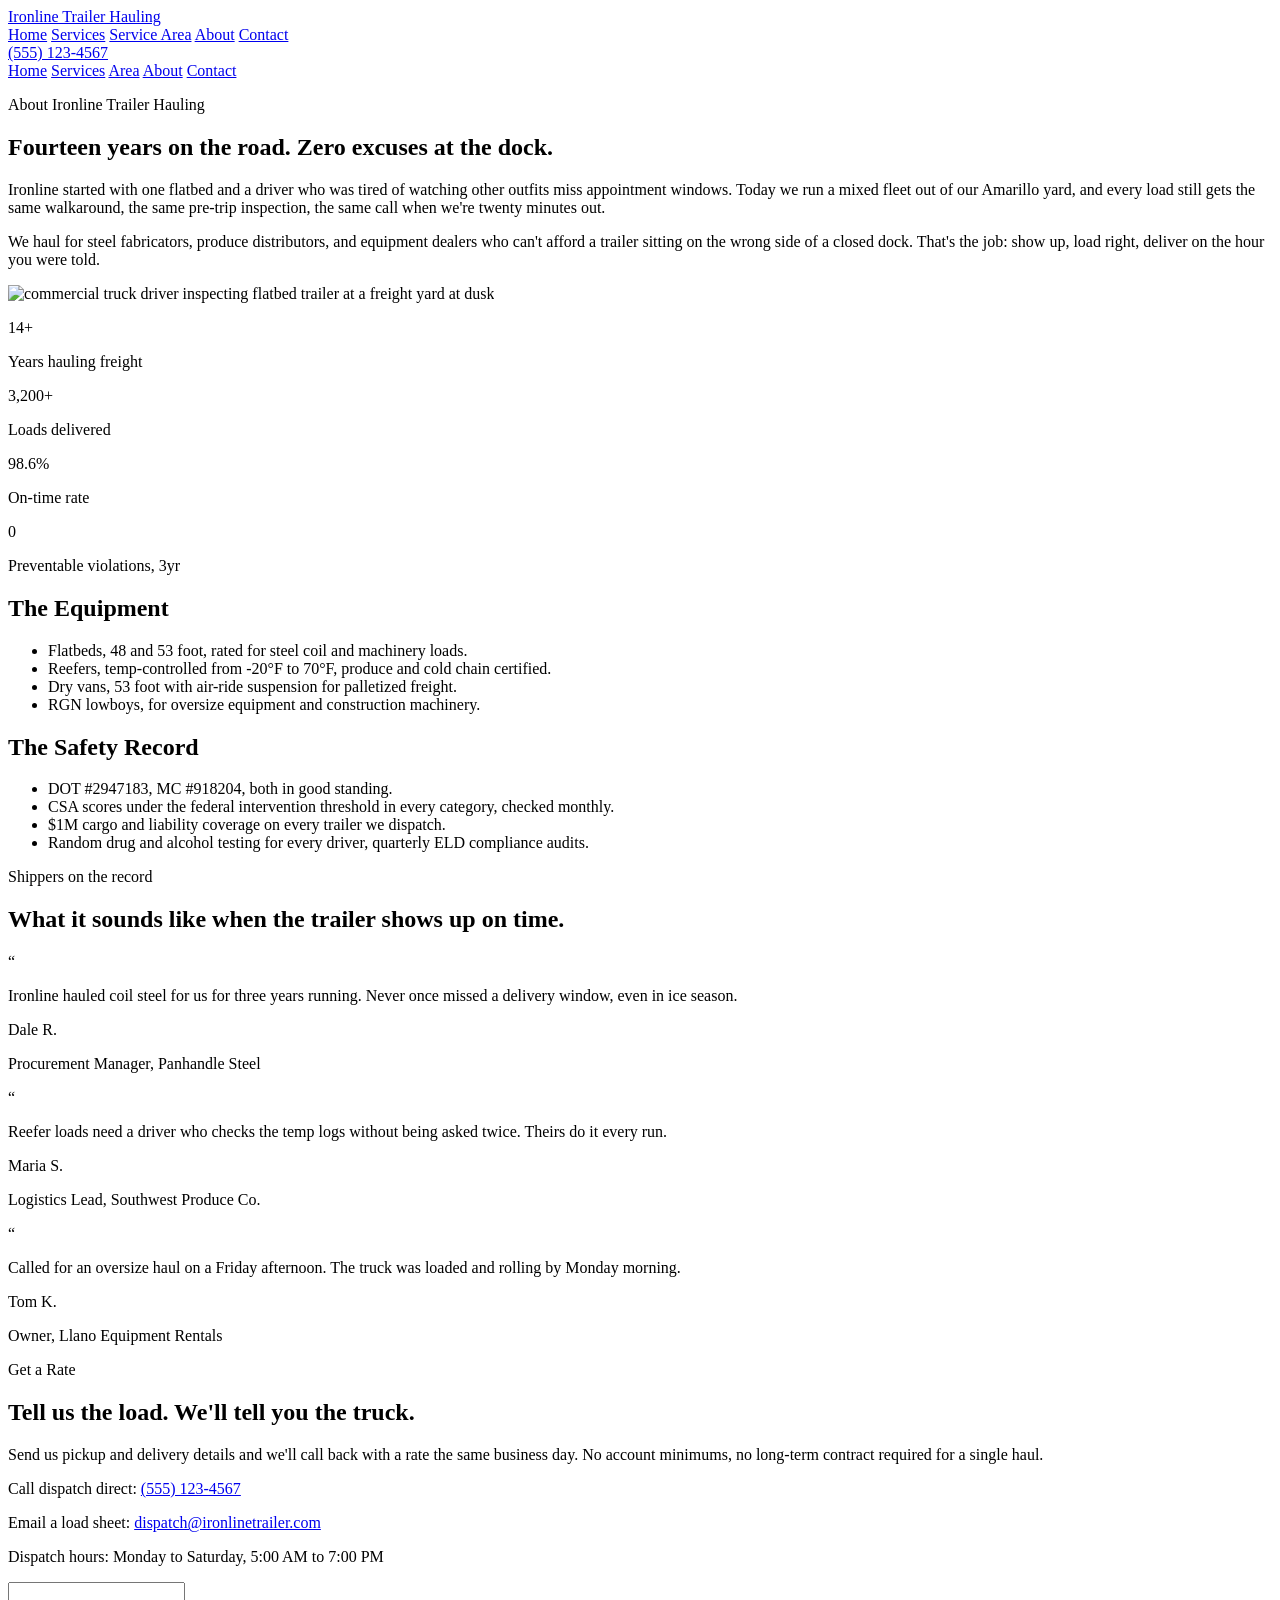
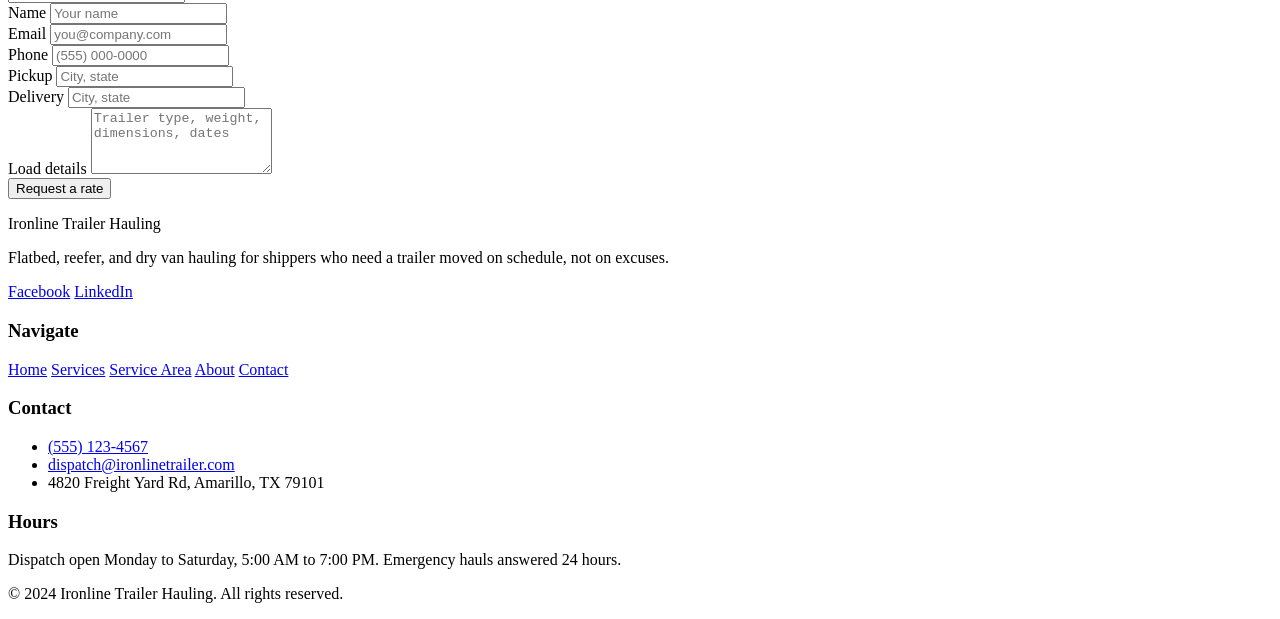
==== about.html @ 0ad9e15c "Initial site generated by Tibly" ====
<!DOCTYPE html>
<html lang="en">
<head>
<meta charset="utf-8">
<meta name="viewport" content="width=device-width, initial-scale=1">
<title>About Ironline Trailer Hauling | Fleet Experience & Safety Record</title>
<meta name="description" content="Fourteen years hauling flatbed, reefer, dry van, and RGN loads out of Amarillo, TX. See our equipment, our safety record, and what shippers say about us.">
<link rel="canonical" href="https://ironline-hauling-2fc3.sites.tibly.ai/about">
<meta property="og:type" content="website">
<meta property="og:url" content="https://ironline-hauling-2fc3.sites.tibly.ai/about">
<meta property="og:site_name" content="Ironline Trailer Hauling">
<meta property="og:title" content="About Ironline Trailer Hauling | Fleet Experience & Safety Record">
<meta property="og:description" content="Fourteen years hauling flatbed, reefer, dry van, and RGN loads out of Amarillo, TX. See our equipment, our safety record, and what shippers say about us.">
<meta name="twitter:card" content="summary_large_image">
<link rel="icon" href="/favicon.svg" type="image/svg+xml">
<link rel="preconnect" href="https://fonts.googleapis.com">
<link rel="preconnect" href="https://fonts.gstatic.com" crossorigin>
<link href="https://fonts.googleapis.com/css2?family=Rajdhani:wght@500;600;700&family=Inter:wght@400;500;600&display=swap" rel="stylesheet">
<link rel="stylesheet" href="/styles.css">
</head>
<body>
<!-- block:header -->
<header class="sticky top-0 z-50 border-b border-accent-800 bg-surface/95 backdrop-blur">
  <div class="mx-auto flex max-w-7xl items-center justify-between gap-4 px-6 py-4">
    <a href="/" class="font-display text-2xl font-bold uppercase tracking-wide text-ink">
      <span data-tibly-field="business-name">Ironline Trailer Hauling</span>
    </a>

    <nav class="hidden items-center gap-8 font-body text-sm font-medium uppercase tracking-wide text-ink/80 md:flex">
      <a href="/" class="transition hover:text-brand-400">Home</a>
      <a href="/services" class="transition hover:text-brand-400">Services</a>
      <a href="/coverage" class="transition hover:text-brand-400">Service Area</a>
      <a href="/about" class="transition hover:text-brand-400">About</a>
      <a href="/contact" class="transition hover:text-brand-400">Contact</a>
    </nav>

    <a href="tel:+15551234567" data-tibly-field="phone" class="hidden rounded-md bg-brand-500 px-5 py-2.5 font-display text-base font-semibold uppercase tracking-wide text-surface transition hover:bg-brand-400 sm:inline-block">
      (555) 123-4567
    </a>
  </div>

  <nav class="flex items-center justify-between gap-4 overflow-x-auto border-t border-accent-800 px-6 py-2 font-body text-xs font-medium uppercase tracking-wide text-ink/70 md:hidden">
    <a href="/" class="transition hover:text-brand-400">Home</a>
    <a href="/services" class="transition hover:text-brand-400">Services</a>
    <a href="/coverage" class="transition hover:text-brand-400">Area</a>
    <a href="/about" class="transition hover:text-brand-400">About</a>
    <a href="/contact" class="transition hover:text-brand-400">Contact</a>
  </nav>
</header>
<!-- /block:header -->
<!-- block:trust-bar -->
<section class="bg-surface" data-block="trust-bar">
  <div class="mx-auto max-w-7xl px-6 py-24 md:py-32">
    <p class="font-display text-sm font-semibold uppercase tracking-[0.3em] text-brand-400">About <span data-tibly-field="business-name">Ironline Trailer Hauling</span></p>
    <h1 class="mt-4 max-w-4xl font-display text-5xl font-bold leading-[1.05] tracking-tight text-ink sm:text-6xl md:text-7xl">Fourteen years on the road. Zero excuses at the dock.</h1>

    <div class="mt-16 grid gap-12 md:grid-cols-2 md:items-center md:gap-16">
      <div class="max-w-prose font-body text-lg leading-relaxed text-ink/80">
        <p>Ironline started with one flatbed and a driver who was tired of watching other outfits miss appointment windows. Today we run a mixed fleet out of our Amarillo yard, and every load still gets the same walkaround, the same pre-trip inspection, the same call when we're twenty minutes out.</p>
        <p class="mt-6">We haul for steel fabricators, produce distributors, and equipment dealers who can't afford a trailer sitting on the wrong side of a closed dock. That's the job: show up, load right, deliver on the hour you were told.</p>
      </div>
      <div class="relative">
        <img loading="lazy" src="https://images.pexels.com/photos/17133452/pexels-photo-17133452.png?auto=compress&cs=tinysrgb&h=650&w=940" alt="commercial truck driver inspecting flatbed trailer at a freight yard at dusk" class="aspect-[4/5] w-full rounded-lg border border-accent-800 object-cover" />
        <div class="absolute -bottom-4 -left-4 hidden h-24 w-24 rounded-md border border-brand-500/40 sm:block"></div>
      </div>
    </div>

    <div class="mt-20 grid grid-cols-2 gap-8 border-t border-accent-800 pt-12 md:grid-cols-4">
      <div>
        <p class="font-display text-4xl font-bold text-brand-400 sm:text-5xl">14+</p>
        <p class="mt-2 font-body text-xs uppercase tracking-widest text-ink/50">Years hauling freight</p>
      </div>
      <div>
        <p class="font-display text-4xl font-bold text-brand-400 sm:text-5xl">3,200+</p>
        <p class="mt-2 font-body text-xs uppercase tracking-widest text-ink/50">Loads delivered</p>
      </div>
      <div>
        <p class="font-display text-4xl font-bold text-brand-400 sm:text-5xl">98.6%</p>
        <p class="mt-2 font-body text-xs uppercase tracking-widest text-ink/50">On-time rate</p>
      </div>
      <div>
        <p class="font-display text-4xl font-bold text-brand-400 sm:text-5xl">0</p>
        <p class="mt-2 font-body text-xs uppercase tracking-widest text-ink/50">Preventable violations, 3yr</p>
      </div>
    </div>

    <div class="mt-20 grid gap-8 md:grid-cols-2">
      <div class="card">
        <h2 class="font-display text-2xl font-semibold uppercase tracking-wide text-ink">The Equipment</h2>
        <ul class="mt-4 space-y-3 font-body text-sm text-ink/70">
          <li><span class="font-semibold text-brand-400">Flatbeds</span>, 48 and 53 foot, rated for steel coil and machinery loads.</li>
          <li><span class="font-semibold text-brand-400">Reefers</span>, temp-controlled from -20°F to 70°F, produce and cold chain certified.</li>
          <li><span class="font-semibold text-brand-400">Dry vans</span>, 53 foot with air-ride suspension for palletized freight.</li>
          <li><span class="font-semibold text-brand-400">RGN lowboys</span>, for oversize equipment and construction machinery.</li>
        </ul>
      </div>
      <div class="card">
        <h2 class="font-display text-2xl font-semibold uppercase tracking-wide text-ink">The Safety Record</h2>
        <ul class="mt-4 space-y-3 font-body text-sm text-ink/70">
          <li>DOT #2947183, MC #918204, both in good standing.</li>
          <li>CSA scores under the federal intervention threshold in every category, checked monthly.</li>
          <li>$1M cargo and liability coverage on every trailer we dispatch.</li>
          <li>Random drug and alcohol testing for every driver, quarterly ELD compliance audits.</li>
        </ul>
      </div>
    </div>
  </div>
</section>
<!-- /block:trust-bar -->
<!-- block:review-strip -->
<section class="bg-accent-900" data-block="review-strip">
  <div class="mx-auto max-w-7xl px-6 py-20 md:py-28">
    <div class="max-w-2xl">
      <p class="font-display text-sm font-semibold uppercase tracking-[0.3em] text-brand-400">Shippers on the record</p>
      <h2 class="mt-4 font-display text-4xl font-bold leading-tight text-ink sm:text-5xl">What it sounds like when the trailer shows up on time.</h2>
    </div>

    <div class="mt-14 grid gap-6 md:grid-cols-3">
      <div class="rounded-lg border border-accent-700 bg-surface p-8">
        <p class="font-display text-5xl leading-none text-brand-500/40">&ldquo;</p>
        <p class="-mt-4 font-body text-base leading-relaxed text-ink/80">Ironline hauled coil steel for us for three years running. Never once missed a delivery window, even in ice season.</p>
        <p class="mt-6 font-display text-sm font-semibold uppercase tracking-wide text-ink">Dale R.</p>
        <p class="font-body text-xs text-ink/50">Procurement Manager, Panhandle Steel</p>
      </div>
      <div class="rounded-lg border border-accent-700 bg-surface p-8">
        <p class="font-display text-5xl leading-none text-brand-500/40">&ldquo;</p>
        <p class="-mt-4 font-body text-base leading-relaxed text-ink/80">Reefer loads need a driver who checks the temp logs without being asked twice. Theirs do it every run.</p>
        <p class="mt-6 font-display text-sm font-semibold uppercase tracking-wide text-ink">Maria S.</p>
        <p class="font-body text-xs text-ink/50">Logistics Lead, Southwest Produce Co.</p>
      </div>
      <div class="rounded-lg border border-accent-700 bg-surface p-8">
        <p class="font-display text-5xl leading-none text-brand-500/40">&ldquo;</p>
        <p class="-mt-4 font-body text-base leading-relaxed text-ink/80">Called for an oversize haul on a Friday afternoon. The truck was loaded and rolling by Monday morning.</p>
        <p class="mt-6 font-display text-sm font-semibold uppercase tracking-wide text-ink">Tom K.</p>
        <p class="font-body text-xs text-ink/50">Owner, Llano Equipment Rentals</p>
      </div>
    </div>
  </div>
</section>
<!-- /block:review-strip -->
<!-- block:quote-cta -->
<section class="bg-surface" data-block="quote-cta">
  <div class="mx-auto max-w-7xl px-6 py-24 md:py-32">
    <div class="grid gap-16 md:grid-cols-2 md:gap-20">
      <div>
        <p class="font-display text-sm font-semibold uppercase tracking-[0.3em] text-brand-400">Get a Rate</p>
        <h2 class="mt-4 font-display text-4xl font-bold leading-tight text-ink sm:text-5xl">Tell us the load. We'll tell you the truck.</h2>
        <p class="mt-6 max-w-prose font-body text-lg text-ink/70">Send us pickup and delivery details and we'll call back with a rate the same business day. No account minimums, no long-term contract required for a single haul.</p>
        <div class="mt-10 space-y-3 font-body text-sm text-ink/70">
          <p>Call dispatch direct: <a href="tel:+15551234567" data-tibly-field="phone" class="text-accent-300 underline decoration-accent-600 underline-offset-4 transition hover:text-brand-400">(555) 123-4567</a></p>
          <p>Email a load sheet: <a href="mailto:dispatch@ironlinetrailer.com" data-tibly-field="email" class="text-accent-300 underline decoration-accent-600 underline-offset-4 transition hover:text-brand-400">dispatch@ironlinetrailer.com</a></p>
          <p>Dispatch hours: <span data-tibly-field="hours">Monday to Saturday, 5:00 AM to 7:00 PM</span></p>
        </div>
      </div>

      <form method="POST" action="https://api.tibly.ai/api/public/site-forms" class="card">
        <input type="hidden" name="_page" value="/about">
        <input type="text" name="_gotcha" class="hidden" tabindex="-1" autocomplete="off" aria-hidden="true">

        <div class="grid gap-5 sm:grid-cols-2">
          <div class="sm:col-span-2">
            <label for="name" class="font-display text-xs font-semibold uppercase tracking-widest text-ink/60">Name</label>
            <input id="name" name="name" type="text" required class="mt-2 w-full rounded-md border border-accent-700 bg-surface px-4 py-3 font-body text-ink placeholder-ink/30 transition focus:border-brand-400 focus:outline-none focus:ring-2 focus:ring-brand-300/40" placeholder="Your name">
          </div>
          <div>
            <label for="email" class="font-display text-xs font-semibold uppercase tracking-widest text-ink/60">Email</label>
            <input id="email" name="email" type="email" required class="mt-2 w-full rounded-md border border-accent-700 bg-surface px-4 py-3 font-body text-ink placeholder-ink/30 transition focus:border-brand-400 focus:outline-none focus:ring-2 focus:ring-brand-300/40" placeholder="you@company.com">
          </div>
          <div>
            <label for="phone" class="font-display text-xs font-semibold uppercase tracking-widest text-ink/60">Phone</label>
            <input id="phone" name="phone" type="tel" class="mt-2 w-full rounded-md border border-accent-700 bg-surface px-4 py-3 font-body text-ink placeholder-ink/30 transition focus:border-brand-400 focus:outline-none focus:ring-2 focus:ring-brand-300/40" placeholder="(555) 000-0000">
          </div>
          <div>
            <label for="pickup" class="font-display text-xs font-semibold uppercase tracking-widest text-ink/60">Pickup</label>
            <input id="pickup" name="pickup" type="text" class="mt-2 w-full rounded-md border border-accent-700 bg-surface px-4 py-3 font-body text-ink placeholder-ink/30 transition focus:border-brand-400 focus:outline-none focus:ring-2 focus:ring-brand-300/40" placeholder="City, state">
          </div>
          <div>
            <label for="delivery" class="font-display text-xs font-semibold uppercase tracking-widest text-ink/60">Delivery</label>
            <input id="delivery" name="delivery" type="text" class="mt-2 w-full rounded-md border border-accent-700 bg-surface px-4 py-3 font-body text-ink placeholder-ink/30 transition focus:border-brand-400 focus:outline-none focus:ring-2 focus:ring-brand-300/40" placeholder="City, state">
          </div>
          <div class="sm:col-span-2">
            <label for="message" class="font-display text-xs font-semibold uppercase tracking-widest text-ink/60">Load details</label>
            <textarea id="message" name="message" rows="4" class="mt-2 w-full rounded-md border border-accent-700 bg-surface px-4 py-3 font-body text-ink placeholder-ink/30 transition focus:border-brand-400 focus:outline-none focus:ring-2 focus:ring-brand-300/40" placeholder="Trailer type, weight, dimensions, dates"></textarea>
          </div>
        </div>

        <button type="submit" class="btn mt-8 w-full">Request a rate</button>
      </form>
    </div>
  </div>
</section>
<!-- /block:quote-cta -->
<!-- block:footer -->
<footer class="border-t border-accent-800 bg-surface">
  <div class="mx-auto grid max-w-7xl gap-12 px-6 py-16 md:grid-cols-4">
    <div class="md:col-span-1">
      <p class="font-display text-2xl font-bold uppercase tracking-wide text-ink">
        <span data-tibly-field="business-name">Ironline Trailer Hauling</span>
      </p>
      <p class="mt-3 max-w-xs font-body text-sm text-ink/60">
        Flatbed, reefer, and dry van hauling for shippers who need a trailer moved on schedule, not on excuses.
      </p>
      <div data-tibly-field="links" class="mt-5 flex gap-4">
        <a href="https://facebook.com" class="text-sm font-medium text-accent-300 underline decoration-accent-600 underline-offset-4 transition hover:text-brand-400">Facebook</a>
        <a href="https://linkedin.com" class="text-sm font-medium text-accent-300 underline decoration-accent-600 underline-offset-4 transition hover:text-brand-400">LinkedIn</a>
      </div>
    </div>

    <div>
      <h3 class="font-display text-sm font-semibold uppercase tracking-widest text-brand-400">Navigate</h3>
      <nav class="mt-4 flex flex-col gap-2 font-body text-sm text-ink/70">
        <a href="/" class="transition hover:text-ink">Home</a>
        <a href="/services" class="transition hover:text-ink">Services</a>
        <a href="/coverage" class="transition hover:text-ink">Service Area</a>
        <a href="/about" class="transition hover:text-ink">About</a>
        <a href="/contact" class="transition hover:text-ink">Contact</a>
      </nav>
    </div>

    <div>
      <h3 class="font-display text-sm font-semibold uppercase tracking-widest text-brand-400">Contact</h3>
      <ul class="mt-4 flex flex-col gap-2 font-body text-sm text-ink/70">
        <li>
          <a href="tel:+15551234567" data-tibly-field="phone" class="transition hover:text-ink">(555) 123-4567</a>
        </li>
        <li>
          <a href="mailto:dispatch@ironlinetrailer.com" data-tibly-field="email" class="transition hover:text-ink">dispatch@ironlinetrailer.com</a>
        </li>
        <li>
          <span data-tibly-field="address">4820 Freight Yard Rd, Amarillo, TX 79101</span>
        </li>
      </ul>
    </div>

    <div>
      <h3 class="font-display text-sm font-semibold uppercase tracking-widest text-brand-400">Hours</h3>
      <p class="mt-4 font-body text-sm text-ink/70" data-tibly-field="hours">
        Dispatch open Monday to Saturday, 5:00 AM to 7:00 PM. Emergency hauls answered 24 hours.
      </p>
    </div>
  </div>

  <div class="border-t border-accent-800 px-6 py-6">
    <p class="mx-auto max-w-7xl font-body text-xs text-ink/40">
      &copy; 2024 <span data-tibly-field="business-name">Ironline Trailer Hauling</span>. All rights reserved.
    </p>
  </div>
</footer>
<!-- /block:footer -->
  <script async src="https://api.tibly.ai/widget/v1.js"></script>
</body>
</html>
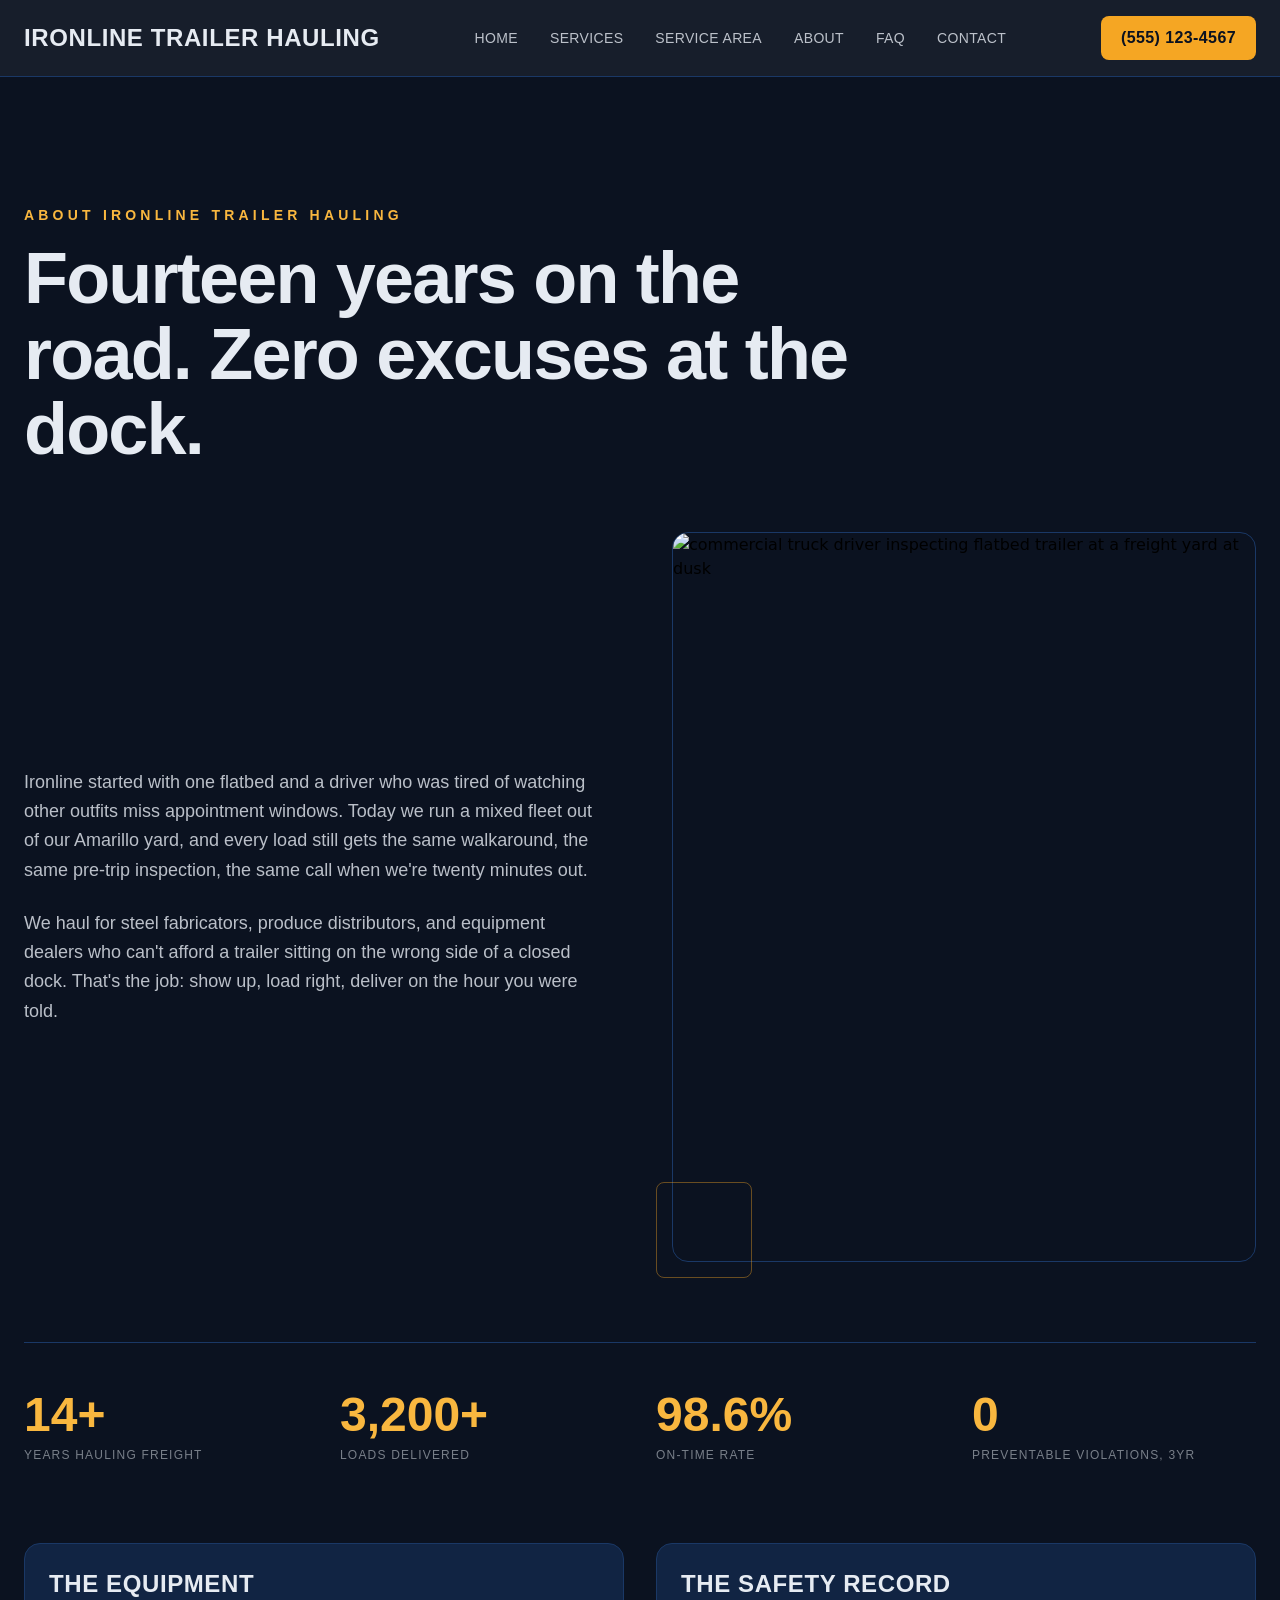
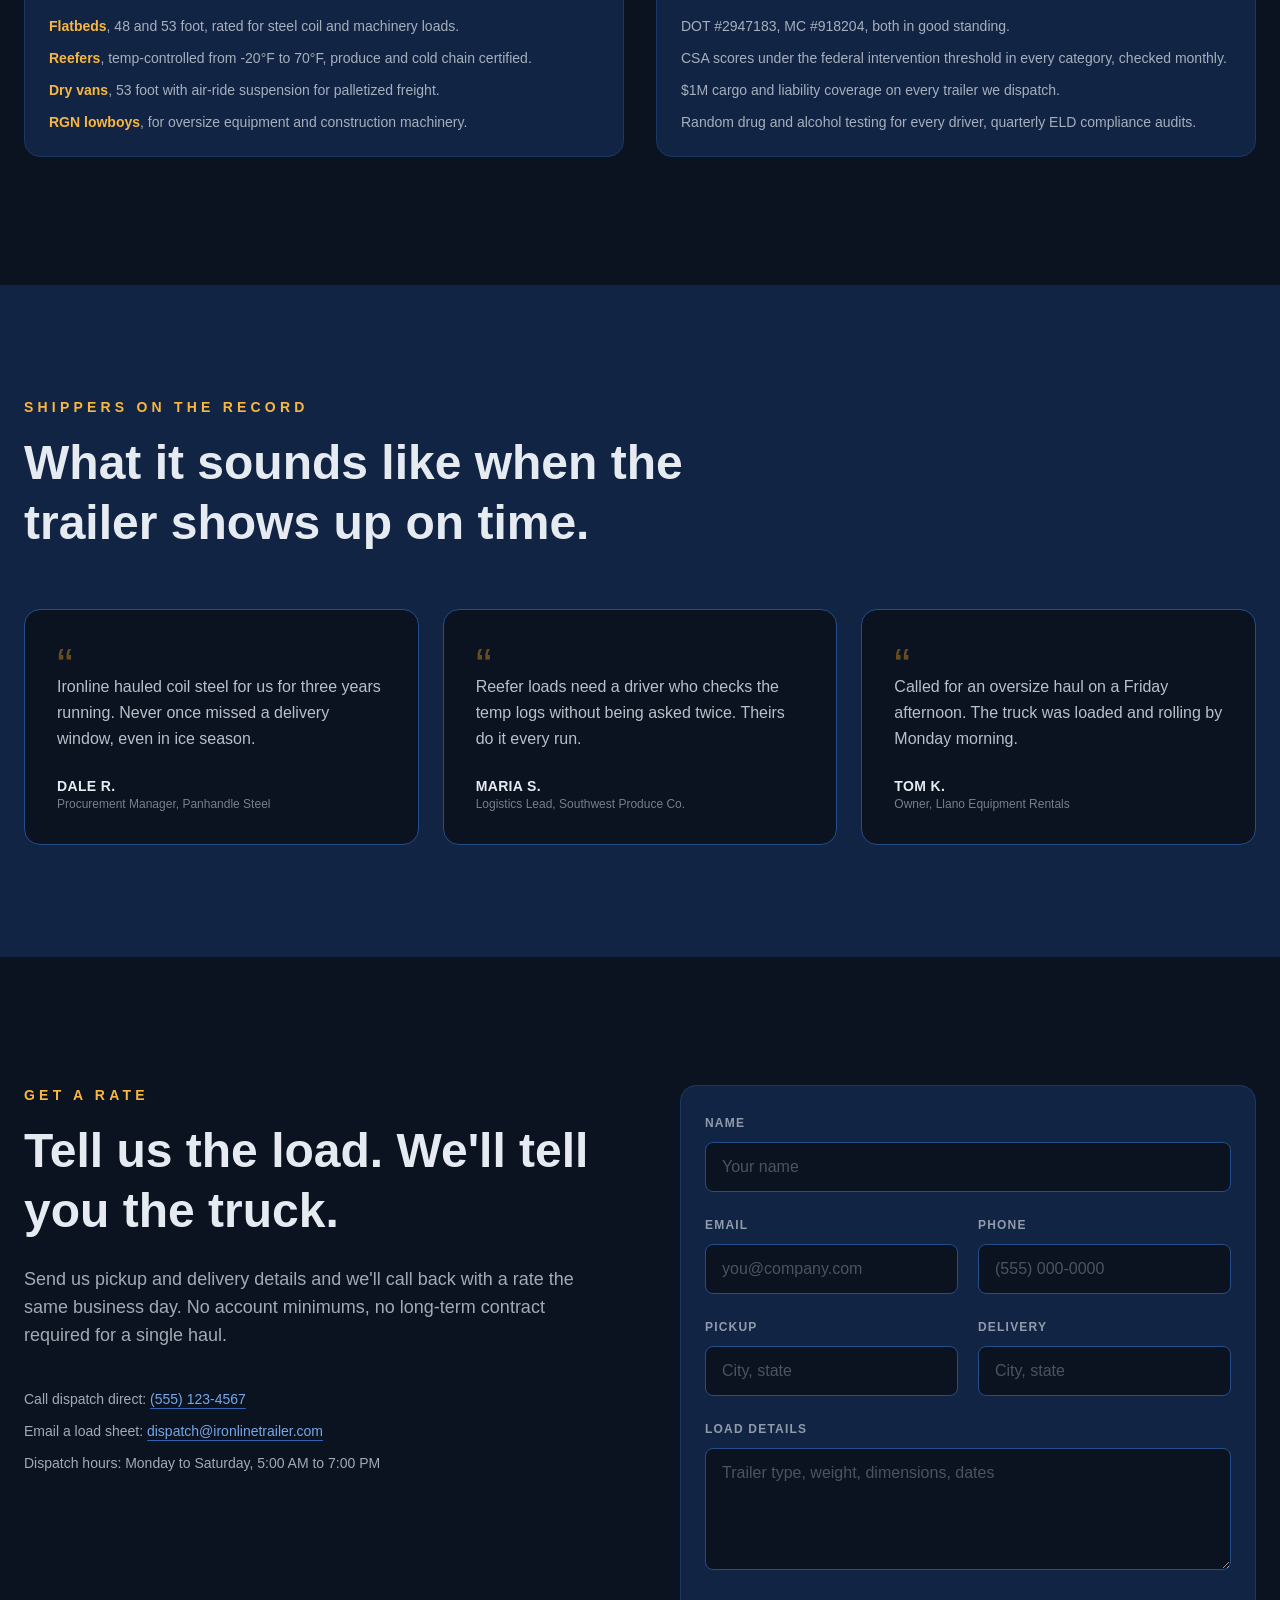
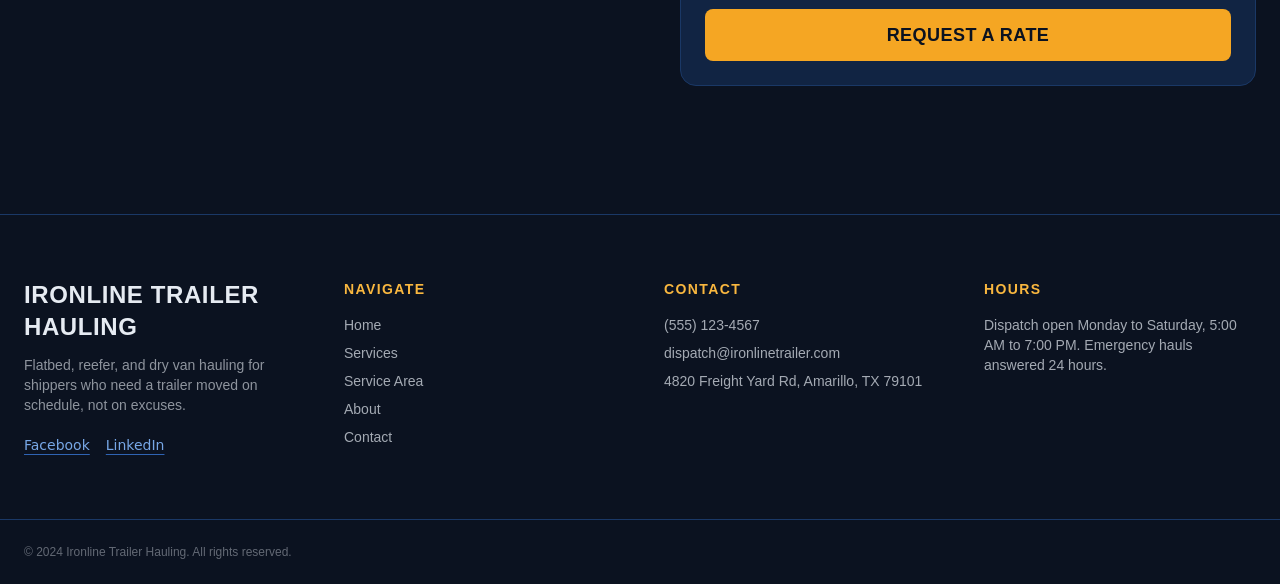
==== commit fbdf7317: "Add /faq to the site navigation" ====
--- a/about.html
+++ b/about.html
@@ -31,6 +31,7 @@
       <a href="/services" class="transition hover:text-brand-400">Services</a>
       <a href="/coverage" class="transition hover:text-brand-400">Service Area</a>
       <a href="/about" class="transition hover:text-brand-400">About</a>
+      <a href="/faq" class="transition hover:text-brand-400">FAQ</a>
       <a href="/contact" class="transition hover:text-brand-400">Contact</a>
     </nav>
 
--- a/styles.css
+++ b/styles.css
@@ -0,0 +1,2 @@
+/*! tailwindcss v4.3.2 | MIT License | https://tailwindcss.com */
+@layer properties{@supports (((-webkit-hyphens:none)) and (not (margin-trim:inline))) or ((-moz-orient:inline) and (not (color:rgb(from red r g b)))){*,:before,:after,::backdrop{--tw-space-y-reverse:0;--tw-divide-y-reverse:0;--tw-border-style:solid;--tw-gradient-position:initial;--tw-gradient-from:#0000;--tw-gradient-via:#0000;--tw-gradient-to:#0000;--tw-gradient-stops:initial;--tw-gradient-via-stops:initial;--tw-gradient-from-position:0%;--tw-gradient-via-position:50%;--tw-gradient-to-position:100%;--tw-leading:initial;--tw-font-weight:initial;--tw-tracking:initial;--tw-backdrop-blur:initial;--tw-backdrop-brightness:initial;--tw-backdrop-contrast:initial;--tw-backdrop-grayscale:initial;--tw-backdrop-hue-rotate:initial;--tw-backdrop-invert:initial;--tw-backdrop-opacity:initial;--tw-backdrop-saturate:initial;--tw-backdrop-sepia:initial;--tw-shadow:0 0 #0000;--tw-shadow-color:initial;--tw-shadow-alpha:100%;--tw-inset-shadow:0 0 #0000;--tw-inset-shadow-color:initial;--tw-inset-shadow-alpha:100%;--tw-ring-color:initial;--tw-ring-shadow:0 0 #0000;--tw-inset-ring-color:initial;--tw-inset-ring-shadow:0 0 #0000;--tw-ring-inset:initial;--tw-ring-offset-width:0px;--tw-ring-offset-color:#fff;--tw-ring-offset-shadow:0 0 #0000;--tw-divide-x-reverse:0}}}@layer theme{:root,:host{--font-sans:ui-sans-serif, system-ui, sans-serif, "Apple Color Emoji", "Segoe UI Emoji", "Segoe UI Symbol", "Noto Color Emoji";--font-mono:ui-monospace, SFMono-Regular, Menlo, Monaco, Consolas, "Liberation Mono", "Courier New", monospace;--spacing:.25rem;--container-xs:20rem;--container-md:28rem;--container-2xl:42rem;--container-3xl:48rem;--container-4xl:56rem;--container-7xl:80rem;--text-xs:.75rem;--text-xs--line-height:calc(1 / .75);--text-sm:.875rem;--text-sm--line-height:calc(1.25 / .875);--text-base:1rem;--text-base--line-height:calc(1.5 / 1);--text-lg:1.125rem;--text-lg--line-height:calc(1.75 / 1.125);--text-2xl:1.5rem;--text-2xl--line-height:calc(2 / 1.5);--text-3xl:1.875rem;--text-3xl--line-height:calc(2.25 / 1.875);--text-4xl:2.25rem;--text-4xl--line-height:calc(2.5 / 2.25);--text-5xl:3rem;--text-5xl--line-height:1;--text-6xl:3.75rem;--text-6xl--line-height:1;--text-7xl:4.5rem;--text-7xl--line-height:1;--text-8xl:6rem;--text-8xl--line-height:1;--font-weight-medium:500;--font-weight-semibold:600;--font-weight-bold:700;--tracking-tight:-.025em;--tracking-wide:.025em;--tracking-widest:.1em;--leading-tight:1.25;--leading-relaxed:1.625;--radius-md:.5rem;--radius-lg:1rem;--default-transition-duration:.15s;--default-transition-timing-function:cubic-bezier(.4, 0, .2, 1);--default-font-family:var(--font-sans);--default-mono-font-family:var(--font-mono);--color-brand-300:#ffc766;--color-brand-400:#f9b73f;--color-brand-500:#f5a623;--color-brand-600:#d98c12;--color-accent-300:#77a7e6;--color-accent-400:#588fdd;--color-accent-500:#3d7bd9;--color-accent-600:#2f63b3;--color-accent-700:#244d8c;--color-accent-800:#1a3866;--color-accent-900:#112443;--color-surface:#0b1220;--color-ink:#e6ebf2;--font-display:"Rajdhani", sans-serif;--font-body:"Inter", sans-serif}}@layer base{*,:after,:before,::backdrop{box-sizing:border-box;border:0 solid;margin:0;padding:0}::file-selector-button{box-sizing:border-box;border:0 solid;margin:0;padding:0}html,:host{-webkit-text-size-adjust:100%;tab-size:4;line-height:1.5;font-family:var(--default-font-family,ui-sans-serif, system-ui, sans-serif, "Apple Color Emoji", "Segoe UI Emoji", "Segoe UI Symbol", "Noto Color Emoji");font-feature-settings:var(--default-font-feature-settings,normal);font-variation-settings:var(--default-font-variation-settings,normal);-webkit-tap-highlight-color:transparent}hr{height:0;color:inherit;border-top-width:1px}abbr:where([title]){-webkit-text-decoration:underline dotted;text-decoration:underline dotted}h1,h2,h3,h4,h5,h6{font-size:inherit;font-weight:inherit}a{color:inherit;-webkit-text-decoration:inherit;-webkit-text-decoration:inherit;-webkit-text-decoration:inherit;text-decoration:inherit}b,strong{font-weight:bolder}code,kbd,samp,pre{font-family:var(--default-mono-font-family,ui-monospace, SFMono-Regular, Menlo, Monaco, Consolas, "Liberation Mono", "Courier New", monospace);font-feature-settings:var(--default-mono-font-feature-settings,normal);font-variation-settings:var(--default-mono-font-variation-settings,normal);font-size:1em}small{font-size:80%}sub,sup{vertical-align:baseline;font-size:75%;line-height:0;position:relative}sub{bottom:-.25em}sup{top:-.5em}table{text-indent:0;border-color:inherit;border-collapse:collapse}:-moz-focusring{outline:auto}progress{vertical-align:baseline}summary{display:list-item}ol,ul,menu{list-style:none}img,svg,video,canvas,audio,iframe,embed,object{vertical-align:middle;display:block}img,video{max-width:100%;height:auto}button,input,select,optgroup,textarea{font:inherit;font-feature-settings:inherit;font-variation-settings:inherit;letter-spacing:inherit;color:inherit;opacity:1;background-color:#0000;border-radius:0}::file-selector-button{font:inherit;font-feature-settings:inherit;font-variation-settings:inherit;letter-spacing:inherit;color:inherit;opacity:1;background-color:#0000;border-radius:0}:where(select:is([multiple],[size])) optgroup{font-weight:bolder}:where(select:is([multiple],[size])) optgroup option{padding-inline-start:20px}::file-selector-button{margin-inline-end:4px}::placeholder{opacity:1}@supports (not ((-webkit-appearance:-apple-pay-button))) or (contain-intrinsic-size:1px){::placeholder{color:currentColor}@supports (color:color-mix(in lab, red, red)){::placeholder{color:color-mix(in oklab, currentcolor 50%, transparent)}}}textarea{resize:vertical}::-webkit-search-decoration{-webkit-appearance:none}::-webkit-date-and-time-value{min-height:1lh;text-align:inherit}::-webkit-datetime-edit{display:inline-flex}::-webkit-datetime-edit-fields-wrapper{padding:0}::-webkit-datetime-edit{padding-block:0}::-webkit-datetime-edit-year-field{padding-block:0}::-webkit-datetime-edit-month-field{padding-block:0}::-webkit-datetime-edit-day-field{padding-block:0}::-webkit-datetime-edit-hour-field{padding-block:0}::-webkit-datetime-edit-minute-field{padding-block:0}::-webkit-datetime-edit-second-field{padding-block:0}::-webkit-datetime-edit-millisecond-field{padding-block:0}::-webkit-datetime-edit-meridiem-field{padding-block:0}::-webkit-calendar-picker-indicator{line-height:1}:-moz-ui-invalid{box-shadow:none}button,input:where([type=button],[type=reset],[type=submit]){appearance:button}::file-selector-button{appearance:button}::-webkit-inner-spin-button{height:auto}::-webkit-outer-spin-button{height:auto}[hidden]:where(:not([hidden=until-found])){display:none!important}}@layer components{.btn{justify-content:center;align-items:center;gap:calc(var(--spacing) * 2);border-radius:var(--radius-md);background-color:var(--color-brand-500);padding-inline:calc(var(--spacing) * 6);padding-block:calc(var(--spacing) * 3);font-family:var(--font-display);font-size:var(--text-lg);line-height:var(--tw-leading,var(--text-lg--line-height));--tw-font-weight:var(--font-weight-semibold);font-weight:var(--font-weight-semibold);--tw-tracking:var(--tracking-wide);letter-spacing:var(--tracking-wide);color:var(--color-surface);text-transform:uppercase;transition-property:color,background-color,border-color,outline-color,text-decoration-color,fill,stroke,--tw-gradient-from,--tw-gradient-via,--tw-gradient-to,opacity,box-shadow,transform,translate,scale,rotate,filter,-webkit-backdrop-filter,backdrop-filter,display,content-visibility,overlay,pointer-events;transition-timing-function:var(--tw-ease,var(--default-transition-timing-function));transition-duration:var(--tw-duration,var(--default-transition-duration));display:inline-flex}@media (hover:hover){.btn:hover{background-color:var(--color-brand-400)}}.btn:focus{--tw-ring-shadow:var(--tw-ring-inset,) 0 0 0 calc(2px + var(--tw-ring-offset-width)) var(--tw-ring-color,currentcolor);box-shadow:var(--tw-inset-shadow), var(--tw-inset-ring-shadow), var(--tw-ring-offset-shadow), var(--tw-ring-shadow), var(--tw-shadow);--tw-ring-color:var(--color-brand-300);--tw-ring-offset-width:2px;--tw-ring-offset-shadow:var(--tw-ring-inset,) 0 0 0 var(--tw-ring-offset-width) var(--tw-ring-offset-color);--tw-ring-offset-color:var(--color-surface);--tw-outline-style:none;outline-style:none}.btn-secondary{justify-content:center;align-items:center;gap:calc(var(--spacing) * 2);border-radius:var(--radius-md);border-style:var(--tw-border-style);border-width:1px;border-color:var(--color-accent-500);padding-inline:calc(var(--spacing) * 6);padding-block:calc(var(--spacing) * 3);font-family:var(--font-display);font-size:var(--text-lg);line-height:var(--tw-leading,var(--text-lg--line-height));--tw-font-weight:var(--font-weight-semibold);font-weight:var(--font-weight-semibold);--tw-tracking:var(--tracking-wide);letter-spacing:var(--tracking-wide);color:var(--color-accent-300);text-transform:uppercase;transition-property:color,background-color,border-color,outline-color,text-decoration-color,fill,stroke,--tw-gradient-from,--tw-gradient-via,--tw-gradient-to,opacity,box-shadow,transform,translate,scale,rotate,filter,-webkit-backdrop-filter,backdrop-filter,display,content-visibility,overlay,pointer-events;transition-timing-function:var(--tw-ease,var(--default-transition-timing-function));transition-duration:var(--tw-duration,var(--default-transition-duration));background-color:#0000;display:inline-flex}@media (hover:hover){.btn-secondary:hover{background-color:var(--color-accent-900);color:var(--color-ink)}}.btn-secondary:focus{--tw-ring-shadow:var(--tw-ring-inset,) 0 0 0 calc(2px + var(--tw-ring-offset-width)) var(--tw-ring-color,currentcolor);box-shadow:var(--tw-inset-shadow), var(--tw-inset-ring-shadow), var(--tw-ring-offset-shadow), var(--tw-ring-shadow), var(--tw-shadow);--tw-ring-color:var(--color-accent-400);--tw-outline-style:none;outline-style:none}.card{border-radius:var(--radius-lg);border-style:var(--tw-border-style);border-width:1px;border-color:var(--color-accent-800);background-color:var(--color-accent-900);padding:calc(var(--spacing) * 6)}}@layer utilities{.pointer-events-none{pointer-events:none}.absolute{position:absolute}.relative{position:relative}.sticky{position:sticky}.inset-0{inset:0}.inset-x-0{inset-inline:0}.top-0{top:0}.top-24{top:calc(var(--spacing) * 24)}.-bottom-4{bottom:calc(var(--spacing) * -4)}.-left-4{left:calc(var(--spacing) * -4)}.z-10{z-index:10}.z-50{z-index:50}.order-1{order:1}.order-2{order:2}.mx-auto{margin-inline:auto}.-mt-4{margin-top:calc(var(--spacing) * -4)}.mt-1{margin-top:var(--spacing)}.mt-2{margin-top:calc(var(--spacing) * 2)}.mt-3{margin-top:calc(var(--spacing) * 3)}.mt-4{margin-top:calc(var(--spacing) * 4)}.mt-5{margin-top:calc(var(--spacing) * 5)}.mt-6{margin-top:calc(var(--spacing) * 6)}.mt-8{margin-top:calc(var(--spacing) * 8)}.mt-10{margin-top:calc(var(--spacing) * 10)}.mt-12{margin-top:calc(var(--spacing) * 12)}.mt-14{margin-top:calc(var(--spacing) * 14)}.mt-16{margin-top:calc(var(--spacing) * 16)}.mt-20{margin-top:calc(var(--spacing) * 20)}.block{display:block}.flex{display:flex}.grid{display:grid}.hidden{display:none}.inline-flex{display:inline-flex}.aspect-\[4\/3\]{aspect-ratio:4/3}.aspect-\[4\/5\]{aspect-ratio:4/5}.h-24{height:calc(var(--spacing) * 24)}.h-full{height:100%}.h-px{height:1px}.w-6{width:calc(var(--spacing) * 6)}.w-12{width:calc(var(--spacing) * 12)}.w-24{width:calc(var(--spacing) * 24)}.w-full{width:100%}.max-w-2xl{max-width:var(--container-2xl)}.max-w-3xl{max-width:var(--container-3xl)}.max-w-4xl{max-width:var(--container-4xl)}.max-w-7xl{max-width:var(--container-7xl)}.max-w-md{max-width:var(--container-md)}.max-w-prose{max-width:65ch}.max-w-xs{max-width:var(--container-xs)}.min-w-\[640px\]{min-width:640px}.shrink-0{flex-shrink:0}.border-collapse{border-collapse:collapse}.grid-cols-2{grid-template-columns:repeat(2,minmax(0,1fr))}.grid-cols-3{grid-template-columns:repeat(3,minmax(0,1fr))}.flex-col{flex-direction:column}.flex-wrap{flex-wrap:wrap}.items-center{align-items:center}.items-end{align-items:flex-end}.items-start{align-items:flex-start}.justify-between{justify-content:space-between}.justify-center{justify-content:center}.gap-2{gap:calc(var(--spacing) * 2)}.gap-3{gap:calc(var(--spacing) * 3)}.gap-4{gap:calc(var(--spacing) * 4)}.gap-5{gap:calc(var(--spacing) * 5)}.gap-6{gap:calc(var(--spacing) * 6)}.gap-8{gap:calc(var(--spacing) * 8)}.gap-10{gap:calc(var(--spacing) * 10)}.gap-12{gap:calc(var(--spacing) * 12)}.gap-16{gap:calc(var(--spacing) * 16)}.gap-px{gap:1px}:where(.space-y-3>:not(:last-child)){--tw-space-y-reverse:0;margin-block-start:calc(calc(var(--spacing) * 3) * var(--tw-space-y-reverse));margin-block-end:calc(calc(var(--spacing) * 3) * calc(1 - var(--tw-space-y-reverse)))}.gap-x-6{column-gap:calc(var(--spacing) * 6)}.gap-x-8{column-gap:calc(var(--spacing) * 8)}.gap-y-2{row-gap:calc(var(--spacing) * 2)}.gap-y-10{row-gap:calc(var(--spacing) * 10)}:where(.divide-y>:not(:last-child)){--tw-divide-y-reverse:0;border-bottom-style:var(--tw-border-style);border-top-style:var(--tw-border-style);border-top-width:calc(1px * var(--tw-divide-y-reverse));border-bottom-width:calc(1px * calc(1 - var(--tw-divide-y-reverse)))}:where(.divide-accent-800>:not(:last-child)){border-color:var(--color-accent-800)}.overflow-hidden{overflow:hidden}.overflow-x-auto{overflow-x:auto}.rounded-lg{border-radius:var(--radius-lg)}.rounded-md{border-radius:var(--radius-md)}.border{border-style:var(--tw-border-style);border-width:1px}.border-y{border-block-style:var(--tw-border-style);border-block-width:1px}.border-t{border-top-style:var(--tw-border-style);border-top-width:1px}.border-b{border-bottom-style:var(--tw-border-style);border-bottom-width:1px}.border-l{border-left-style:var(--tw-border-style);border-left-width:1px}.border-accent-700{border-color:var(--color-accent-700)}.border-accent-800{border-color:var(--color-accent-800)}.border-accent-800\/60{border-color:#1a386699}@supports (color:color-mix(in lab, red, red)){.border-accent-800\/60{border-color:color-mix(in oklab, var(--color-accent-800) 60%, transparent)}}.border-brand-500\/40{border-color:#f5a62366}@supports (color:color-mix(in lab, red, red)){.border-brand-500\/40{border-color:color-mix(in oklab, var(--color-brand-500) 40%, transparent)}}.bg-accent-800{background-color:var(--color-accent-800)}.bg-accent-900{background-color:var(--color-accent-900)}.bg-accent-900\/30{background-color:#1124434d}@supports (color:color-mix(in lab, red, red)){.bg-accent-900\/30{background-color:color-mix(in oklab, var(--color-accent-900) 30%, transparent)}}.bg-accent-900\/40{background-color:#11244366}@supports (color:color-mix(in lab, red, red)){.bg-accent-900\/40{background-color:color-mix(in oklab, var(--color-accent-900) 40%, transparent)}}.bg-accent-900\/60{background-color:#11244399}@supports (color:color-mix(in lab, red, red)){.bg-accent-900\/60{background-color:color-mix(in oklab, var(--color-accent-900) 60%, transparent)}}.bg-brand-500{background-color:var(--color-brand-500)}.bg-brand-500\/40{background-color:#f5a62366}@supports (color:color-mix(in lab, red, red)){.bg-brand-500\/40{background-color:color-mix(in oklab, var(--color-brand-500) 40%, transparent)}}.bg-surface{background-color:var(--color-surface)}.bg-surface\/95{background-color:#0b1220f2}@supports (color:color-mix(in lab, red, red)){.bg-surface\/95{background-color:color-mix(in oklab, var(--color-surface) 95%, transparent)}}.bg-gradient-to-r{--tw-gradient-position:to right in oklab;background-image:linear-gradient(var(--tw-gradient-stops))}.bg-gradient-to-t{--tw-gradient-position:to top in oklab;background-image:linear-gradient(var(--tw-gradient-stops))}.from-surface{--tw-gradient-from:var(--color-surface);--tw-gradient-stops:var(--tw-gradient-via-stops,var(--tw-gradient-position), var(--tw-gradient-from) var(--tw-gradient-from-position), var(--tw-gradient-to) var(--tw-gradient-to-position))}.from-transparent{--tw-gradient-from:transparent;--tw-gradient-stops:var(--tw-gradient-via-stops,var(--tw-gradient-position), var(--tw-gradient-from) var(--tw-gradient-from-position), var(--tw-gradient-to) var(--tw-gradient-to-position))}.via-brand-500\/40{--tw-gradient-via:#f5a62366}@supports (color:color-mix(in lab, red, red)){.via-brand-500\/40{--tw-gradient-via:color-mix(in oklab, var(--color-brand-500) 40%, transparent)}}.via-brand-500\/40{--tw-gradient-via-stops:var(--tw-gradient-position), var(--tw-gradient-from) var(--tw-gradient-from-position), var(--tw-gradient-via) var(--tw-gradient-via-position), var(--tw-gradient-to) var(--tw-gradient-to-position);--tw-gradient-stops:var(--tw-gradient-via-stops)}.via-surface\/60{--tw-gradient-via:#0b122099}@supports (color:color-mix(in lab, red, red)){.via-surface\/60{--tw-gradient-via:color-mix(in oklab, var(--color-surface) 60%, transparent)}}.via-surface\/60{--tw-gradient-via-stops:var(--tw-gradient-position), var(--tw-gradient-from) var(--tw-gradient-from-position), var(--tw-gradient-via) var(--tw-gradient-via-position), var(--tw-gradient-to) var(--tw-gradient-to-position);--tw-gradient-stops:var(--tw-gradient-via-stops)}.to-surface\/20{--tw-gradient-to:#0b122033}@supports (color:color-mix(in lab, red, red)){.to-surface\/20{--tw-gradient-to:color-mix(in oklab, var(--color-surface) 20%, transparent)}}.to-surface\/20{--tw-gradient-stops:var(--tw-gradient-via-stops,var(--tw-gradient-position), var(--tw-gradient-from) var(--tw-gradient-from-position), var(--tw-gradient-to) var(--tw-gradient-to-position))}.to-transparent{--tw-gradient-to:transparent;--tw-gradient-stops:var(--tw-gradient-via-stops,var(--tw-gradient-position), var(--tw-gradient-from) var(--tw-gradient-from-position), var(--tw-gradient-to) var(--tw-gradient-to-position))}.object-cover{object-fit:cover}.p-6{padding:calc(var(--spacing) * 6)}.p-8{padding:calc(var(--spacing) * 8)}.px-4{padding-inline:calc(var(--spacing) * 4)}.px-5{padding-inline:calc(var(--spacing) * 5)}.px-6{padding-inline:calc(var(--spacing) * 6)}.py-2{padding-block:calc(var(--spacing) * 2)}.py-2\.5{padding-block:calc(var(--spacing) * 2.5)}.py-3{padding-block:calc(var(--spacing) * 3)}.py-4{padding-block:calc(var(--spacing) * 4)}.py-6{padding-block:calc(var(--spacing) * 6)}.py-16{padding-block:calc(var(--spacing) * 16)}.py-20{padding-block:calc(var(--spacing) * 20)}.py-24{padding-block:calc(var(--spacing) * 24)}.pt-5{padding-top:calc(var(--spacing) * 5)}.pt-8{padding-top:calc(var(--spacing) * 8)}.pt-12{padding-top:calc(var(--spacing) * 12)}.pt-28{padding-top:calc(var(--spacing) * 28)}.pb-10{padding-bottom:calc(var(--spacing) * 10)}.pl-3{padding-left:calc(var(--spacing) * 3)}.text-center{text-align:center}.text-left{text-align:left}.text-right{text-align:right}.align-top{vertical-align:top}.font-body{font-family:var(--font-body)}.font-display{font-family:var(--font-display)}.text-2xl{font-size:var(--text-2xl);line-height:var(--tw-leading,var(--text-2xl--line-height))}.text-3xl{font-size:var(--text-3xl);line-height:var(--tw-leading,var(--text-3xl--line-height))}.text-4xl{font-size:var(--text-4xl);line-height:var(--tw-leading,var(--text-4xl--line-height))}.text-5xl{font-size:var(--text-5xl);line-height:var(--tw-leading,var(--text-5xl--line-height))}.text-6xl{font-size:var(--text-6xl);line-height:var(--tw-leading,var(--text-6xl--line-height))}.text-base{font-size:var(--text-base);line-height:var(--tw-leading,var(--text-base--line-height))}.text-lg{font-size:var(--text-lg);line-height:var(--tw-leading,var(--text-lg--line-height))}.text-sm{font-size:var(--text-sm);line-height:var(--tw-leading,var(--text-sm--line-height))}.text-xs{font-size:var(--text-xs);line-height:var(--tw-leading,var(--text-xs--line-height))}.leading-\[0\.95\]{--tw-leading:.95;line-height:.95}.leading-\[1\.05\]{--tw-leading:1.05;line-height:1.05}.leading-none{--tw-leading:1;line-height:1}.leading-relaxed{--tw-leading:var(--leading-relaxed);line-height:var(--leading-relaxed)}.leading-tight{--tw-leading:var(--leading-tight);line-height:var(--leading-tight)}.font-bold{--tw-font-weight:var(--font-weight-bold);font-weight:var(--font-weight-bold)}.font-medium{--tw-font-weight:var(--font-weight-medium);font-weight:var(--font-weight-medium)}.font-semibold{--tw-font-weight:var(--font-weight-semibold);font-weight:var(--font-weight-semibold)}.tracking-\[0\.3em\]{--tw-tracking:.3em;letter-spacing:.3em}.tracking-tight{--tw-tracking:var(--tracking-tight);letter-spacing:var(--tracking-tight)}.tracking-wide{--tw-tracking:var(--tracking-wide);letter-spacing:var(--tracking-wide)}.tracking-widest{--tw-tracking:var(--tracking-widest);letter-spacing:var(--tracking-widest)}.text-accent-300{color:var(--color-accent-300)}.text-accent-400{color:var(--color-accent-400)}.text-brand-400{color:var(--color-brand-400)}.text-brand-500{color:var(--color-brand-500)}.text-brand-500\/40{color:#f5a62366}@supports (color:color-mix(in lab, red, red)){.text-brand-500\/40{color:color-mix(in oklab, var(--color-brand-500) 40%, transparent)}}.text-ink{color:var(--color-ink)}.text-ink\/40{color:#e6ebf266}@supports (color:color-mix(in lab, red, red)){.text-ink\/40{color:color-mix(in oklab, var(--color-ink) 40%, transparent)}}.text-ink\/50{color:#e6ebf280}@supports (color:color-mix(in lab, red, red)){.text-ink\/50{color:color-mix(in oklab, var(--color-ink) 50%, transparent)}}.text-ink\/60{color:#e6ebf299}@supports (color:color-mix(in lab, red, red)){.text-ink\/60{color:color-mix(in oklab, var(--color-ink) 60%, transparent)}}.text-ink\/70{color:#e6ebf2b3}@supports (color:color-mix(in lab, red, red)){.text-ink\/70{color:color-mix(in oklab, var(--color-ink) 70%, transparent)}}.text-ink\/80{color:#e6ebf2cc}@supports (color:color-mix(in lab, red, red)){.text-ink\/80{color:color-mix(in oklab, var(--color-ink) 80%, transparent)}}.text-surface{color:var(--color-surface)}.uppercase{text-transform:uppercase}.underline{text-decoration-line:underline}.decoration-accent-600{-webkit-text-decoration-color:var(--color-accent-600);-webkit-text-decoration-color:var(--color-accent-600);text-decoration-color:var(--color-accent-600)}.decoration-brand-600{-webkit-text-decoration-color:var(--color-brand-600);-webkit-text-decoration-color:var(--color-brand-600);text-decoration-color:var(--color-brand-600)}.underline-offset-4{text-underline-offset:4px}.placeholder-ink\/30::placeholder{color:#e6ebf24d}@supports (color:color-mix(in lab, red, red)){.placeholder-ink\/30::placeholder{color:color-mix(in oklab, var(--color-ink) 30%, transparent)}}.opacity-70{opacity:.7}.backdrop-blur{--tw-backdrop-blur:blur(8px);-webkit-backdrop-filter:var(--tw-backdrop-blur,) var(--tw-backdrop-brightness,) var(--tw-backdrop-contrast,) var(--tw-backdrop-grayscale,) var(--tw-backdrop-hue-rotate,) var(--tw-backdrop-invert,) var(--tw-backdrop-opacity,) var(--tw-backdrop-saturate,) var(--tw-backdrop-sepia,);backdrop-filter:var(--tw-backdrop-blur,) var(--tw-backdrop-brightness,) var(--tw-backdrop-contrast,) var(--tw-backdrop-grayscale,) var(--tw-backdrop-hue-rotate,) var(--tw-backdrop-invert,) var(--tw-backdrop-opacity,) var(--tw-backdrop-saturate,) var(--tw-backdrop-sepia,)}.transition{transition-property:color,background-color,border-color,outline-color,text-decoration-color,fill,stroke,--tw-gradient-from,--tw-gradient-via,--tw-gradient-to,opacity,box-shadow,transform,translate,scale,rotate,filter,-webkit-backdrop-filter,backdrop-filter,display,content-visibility,overlay,pointer-events;transition-timing-function:var(--tw-ease,var(--default-transition-timing-function));transition-duration:var(--tw-duration,var(--default-transition-duration))}@media (hover:hover){.group-hover\:w-20:is(:where(.group):hover *){width:calc(var(--spacing) * 20)}}.placeholder\:text-ink\/30::placeholder{color:#e6ebf24d}@supports (color:color-mix(in lab, red, red)){.placeholder\:text-ink\/30::placeholder{color:color-mix(in oklab, var(--color-ink) 30%, transparent)}}@media (hover:hover){.hover\:bg-accent-900:hover{background-color:var(--color-accent-900)}.hover\:bg-brand-400:hover{background-color:var(--color-brand-400)}.hover\:text-brand-300:hover{color:var(--color-brand-300)}.hover\:text-brand-400:hover{color:var(--color-brand-400)}.hover\:text-ink:hover{color:var(--color-ink)}}.focus\:border-brand-400:focus{border-color:var(--color-brand-400)}.focus\:border-brand-500:focus{border-color:var(--color-brand-500)}.focus\:ring-1:focus{--tw-ring-shadow:var(--tw-ring-inset,) 0 0 0 calc(1px + var(--tw-ring-offset-width)) var(--tw-ring-color,currentcolor);box-shadow:var(--tw-inset-shadow), var(--tw-inset-ring-shadow), var(--tw-ring-offset-shadow), var(--tw-ring-shadow), var(--tw-shadow)}.focus\:ring-2:focus{--tw-ring-shadow:var(--tw-ring-inset,) 0 0 0 calc(2px + var(--tw-ring-offset-width)) var(--tw-ring-color,currentcolor);box-shadow:var(--tw-inset-shadow), var(--tw-inset-ring-shadow), var(--tw-ring-offset-shadow), var(--tw-ring-shadow), var(--tw-shadow)}.focus\:ring-brand-300:focus{--tw-ring-color:var(--color-brand-300)}.focus\:ring-brand-300\/40:focus{--tw-ring-color:#ffc76666}@supports (color:color-mix(in lab, red, red)){.focus\:ring-brand-300\/40:focus{--tw-ring-color:color-mix(in oklab, var(--color-brand-300) 40%, transparent)}}.focus\:ring-brand-400:focus{--tw-ring-color:var(--color-brand-400)}.focus\:outline-none:focus{--tw-outline-style:none;outline-style:none}@media (min-width:40rem){.sm\:col-span-1{grid-column:span 1/span 1}.sm\:col-span-2{grid-column:span 2/span 2}.sm\:block{display:block}.sm\:inline-block{display:inline-block}.sm\:w-auto{width:auto}.sm\:grid-cols-2{grid-template-columns:repeat(2,minmax(0,1fr))}.sm\:p-10{padding:calc(var(--spacing) * 10)}.sm\:py-28{padding-block:calc(var(--spacing) * 28)}.sm\:py-32{padding-block:calc(var(--spacing) * 32)}.sm\:text-5xl{font-size:var(--text-5xl);line-height:var(--tw-leading,var(--text-5xl--line-height))}.sm\:text-6xl{font-size:var(--text-6xl);line-height:var(--tw-leading,var(--text-6xl--line-height))}.sm\:text-7xl{font-size:var(--text-7xl);line-height:var(--tw-leading,var(--text-7xl--line-height))}}@media (min-width:48rem){.md\:order-1{order:1}.md\:order-2{order:2}.md\:col-span-1{grid-column:span 1/span 1}.md\:col-span-5{grid-column:span 5/span 5}.md\:col-span-7{grid-column:span 7/span 7}.md\:flex{display:flex}.md\:hidden{display:none}.md\:grid-cols-2{grid-template-columns:repeat(2,minmax(0,1fr))}.md\:grid-cols-3{grid-template-columns:repeat(3,minmax(0,1fr))}.md\:grid-cols-4{grid-template-columns:repeat(4,minmax(0,1fr))}.md\:grid-cols-12{grid-template-columns:repeat(12,minmax(0,1fr))}.md\:items-center{align-items:center}.md\:gap-8{gap:calc(var(--spacing) * 8)}.md\:gap-16{gap:calc(var(--spacing) * 16)}.md\:gap-20{gap:calc(var(--spacing) * 20)}.md\:py-20{padding-block:calc(var(--spacing) * 20)}.md\:py-24{padding-block:calc(var(--spacing) * 24)}.md\:py-28{padding-block:calc(var(--spacing) * 28)}.md\:py-32{padding-block:calc(var(--spacing) * 32)}.md\:pt-20{padding-top:calc(var(--spacing) * 20)}.md\:pt-36{padding-top:calc(var(--spacing) * 36)}.md\:pb-14{padding-bottom:calc(var(--spacing) * 14)}.md\:text-5xl{font-size:var(--text-5xl);line-height:var(--tw-leading,var(--text-5xl--line-height))}.md\:text-6xl{font-size:var(--text-6xl);line-height:var(--tw-leading,var(--text-6xl--line-height))}.md\:text-7xl{font-size:var(--text-7xl);line-height:var(--tw-leading,var(--text-7xl--line-height))}.md\:text-8xl{font-size:var(--text-8xl);line-height:var(--tw-leading,var(--text-8xl--line-height))}}@media (min-width:64rem){.lg\:sticky{position:sticky}.lg\:top-28{top:calc(var(--spacing) * 28)}.lg\:order-1{order:1}.lg\:order-2{order:2}.lg\:col-span-2{grid-column:span 2/span 2}.lg\:col-span-3{grid-column:span 3/span 3}.lg\:aspect-auto{aspect-ratio:auto}.lg\:grid-cols-2{grid-template-columns:repeat(2,minmax(0,1fr))}.lg\:grid-cols-3{grid-template-columns:repeat(3,minmax(0,1fr))}.lg\:grid-cols-4{grid-template-columns:repeat(4,minmax(0,1fr))}.lg\:grid-cols-5{grid-template-columns:repeat(5,minmax(0,1fr))}.lg\:grid-cols-\[0\.9fr_1\.4fr\]{grid-template-columns:.9fr 1.4fr}.lg\:grid-cols-\[1\.3fr_1fr\]{grid-template-columns:1.3fr 1fr}.lg\:items-center{align-items:center}.lg\:items-start{align-items:flex-start}.lg\:items-stretch{align-items:stretch}:where(.lg\:divide-x>:not(:last-child)){--tw-divide-x-reverse:0;border-inline-style:var(--tw-border-style);border-inline-start-width:calc(1px * var(--tw-divide-x-reverse));border-inline-end-width:calc(1px * calc(1 - var(--tw-divide-x-reverse)))}:where(.lg\:divide-accent-700>:not(:last-child)){border-color:var(--color-accent-700)}.lg\:border-r{border-right-style:var(--tw-border-style);border-right-width:1px}.lg\:border-accent-800{border-color:var(--color-accent-800)}.lg\:px-8{padding-inline:calc(var(--spacing) * 8)}.lg\:pr-8{padding-right:calc(var(--spacing) * 8)}.lg\:text-7xl{font-size:var(--text-7xl);line-height:var(--tw-leading,var(--text-7xl--line-height))}.lg\:first\:pl-0:first-child{padding-left:0}}}@property --tw-space-y-reverse{syntax:"*";inherits:false;initial-value:0}@property --tw-divide-y-reverse{syntax:"*";inherits:false;initial-value:0}@property --tw-border-style{syntax:"*";inherits:false;initial-value:solid}@property --tw-gradient-position{syntax:"*";inherits:false}@property --tw-gradient-from{syntax:"<color>";inherits:false;initial-value:#0000}@property --tw-gradient-via{syntax:"<color>";inherits:false;initial-value:#0000}@property --tw-gradient-to{syntax:"<color>";inherits:false;initial-value:#0000}@property --tw-gradient-stops{syntax:"*";inherits:false}@property --tw-gradient-via-stops{syntax:"*";inherits:false}@property --tw-gradient-from-position{syntax:"<length-percentage>";inherits:false;initial-value:0%}@property --tw-gradient-via-position{syntax:"<length-percentage>";inherits:false;initial-value:50%}@property --tw-gradient-to-position{syntax:"<length-percentage>";inherits:false;initial-value:100%}@property --tw-leading{syntax:"*";inherits:false}@property --tw-font-weight{syntax:"*";inherits:false}@property --tw-tracking{syntax:"*";inherits:false}@property --tw-backdrop-blur{syntax:"*";inherits:false}@property --tw-backdrop-brightness{syntax:"*";inherits:false}@property --tw-backdrop-contrast{syntax:"*";inherits:false}@property --tw-backdrop-grayscale{syntax:"*";inherits:false}@property --tw-backdrop-hue-rotate{syntax:"*";inherits:false}@property --tw-backdrop-invert{syntax:"*";inherits:false}@property --tw-backdrop-opacity{syntax:"*";inherits:false}@property --tw-backdrop-saturate{syntax:"*";inherits:false}@property --tw-backdrop-sepia{syntax:"*";inherits:false}@property --tw-shadow{syntax:"*";inherits:false;initial-value:0 0 #0000}@property --tw-shadow-color{syntax:"*";inherits:false}@property --tw-shadow-alpha{syntax:"<percentage>";inherits:false;initial-value:100%}@property --tw-inset-shadow{syntax:"*";inherits:false;initial-value:0 0 #0000}@property --tw-inset-shadow-color{syntax:"*";inherits:false}@property --tw-inset-shadow-alpha{syntax:"<percentage>";inherits:false;initial-value:100%}@property --tw-ring-color{syntax:"*";inherits:false}@property --tw-ring-shadow{syntax:"*";inherits:false;initial-value:0 0 #0000}@property --tw-inset-ring-color{syntax:"*";inherits:false}@property --tw-inset-ring-shadow{syntax:"*";inherits:false;initial-value:0 0 #0000}@property --tw-ring-inset{syntax:"*";inherits:false}@property --tw-ring-offset-width{syntax:"<length>";inherits:false;initial-value:0}@property --tw-ring-offset-color{syntax:"*";inherits:false;initial-value:#fff}@property --tw-ring-offset-shadow{syntax:"*";inherits:false;initial-value:0 0 #0000}@property --tw-divide-x-reverse{syntax:"*";inherits:false;initial-value:0}
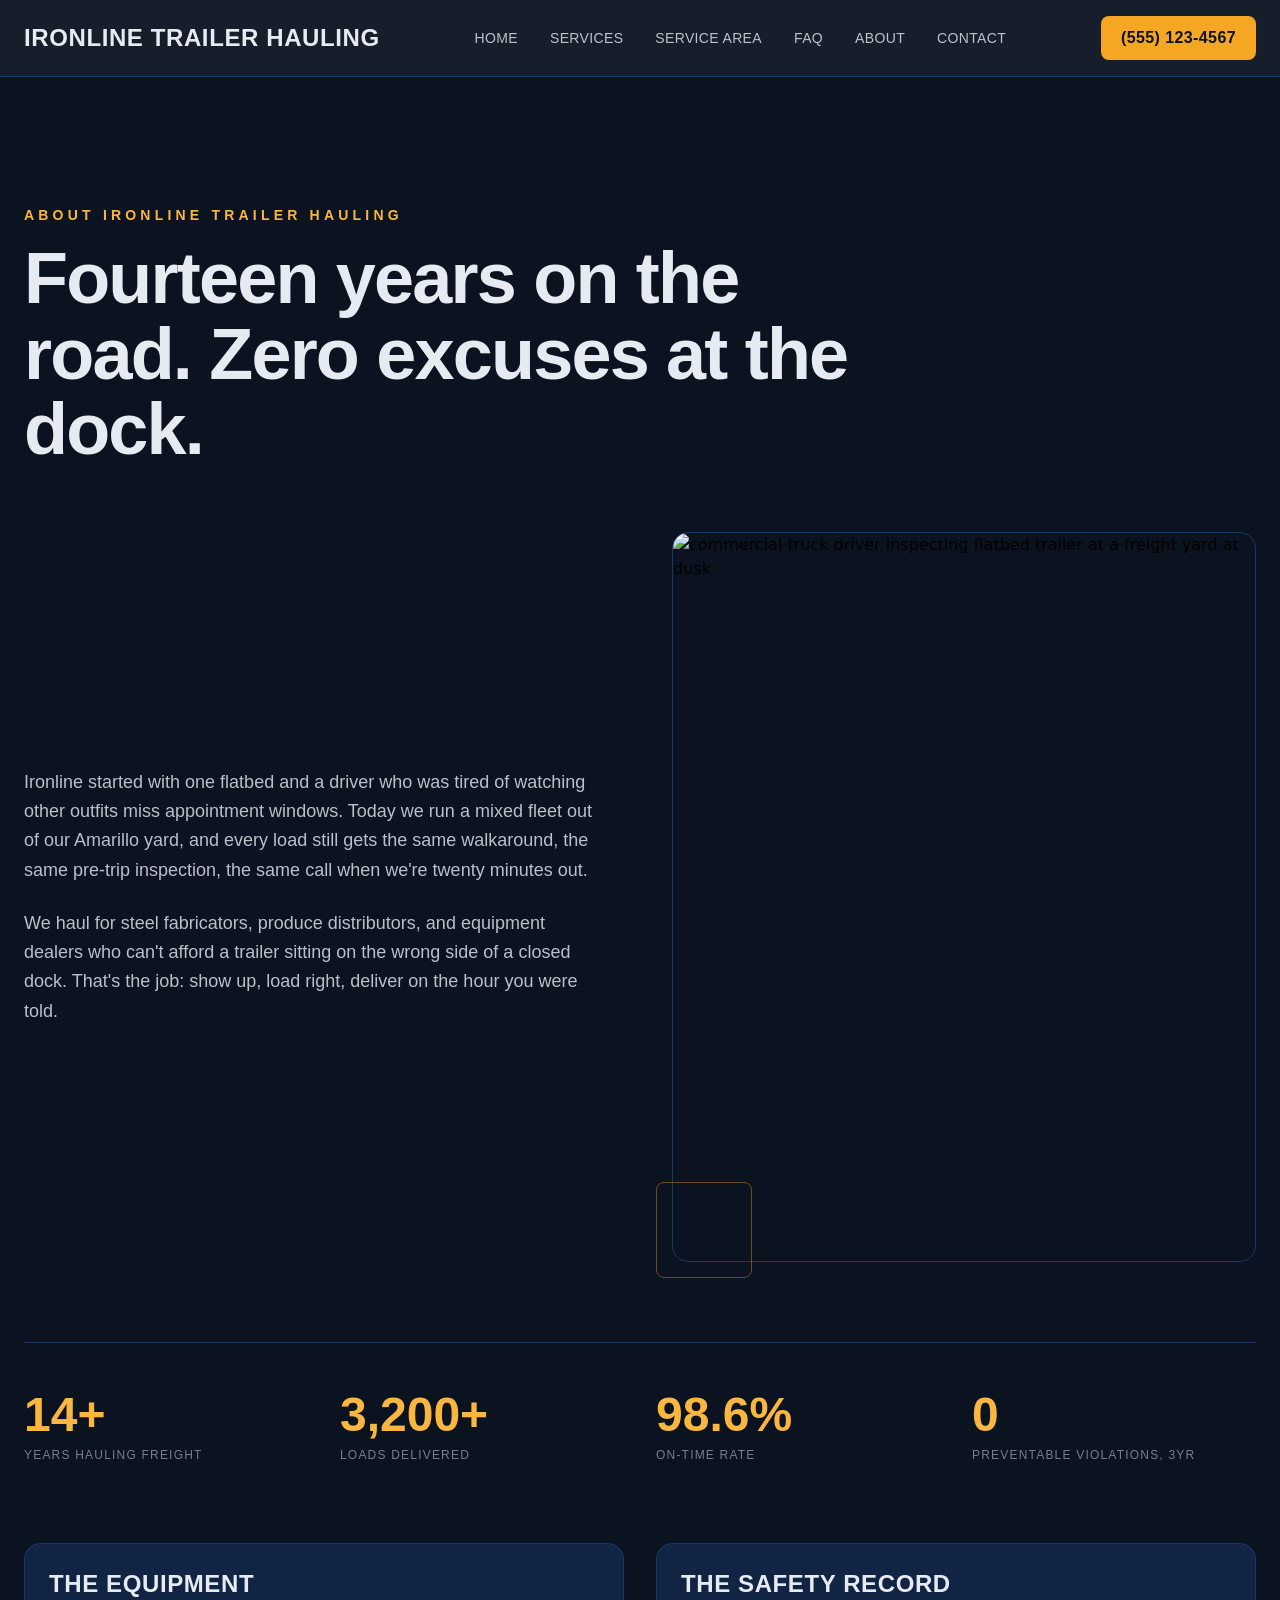
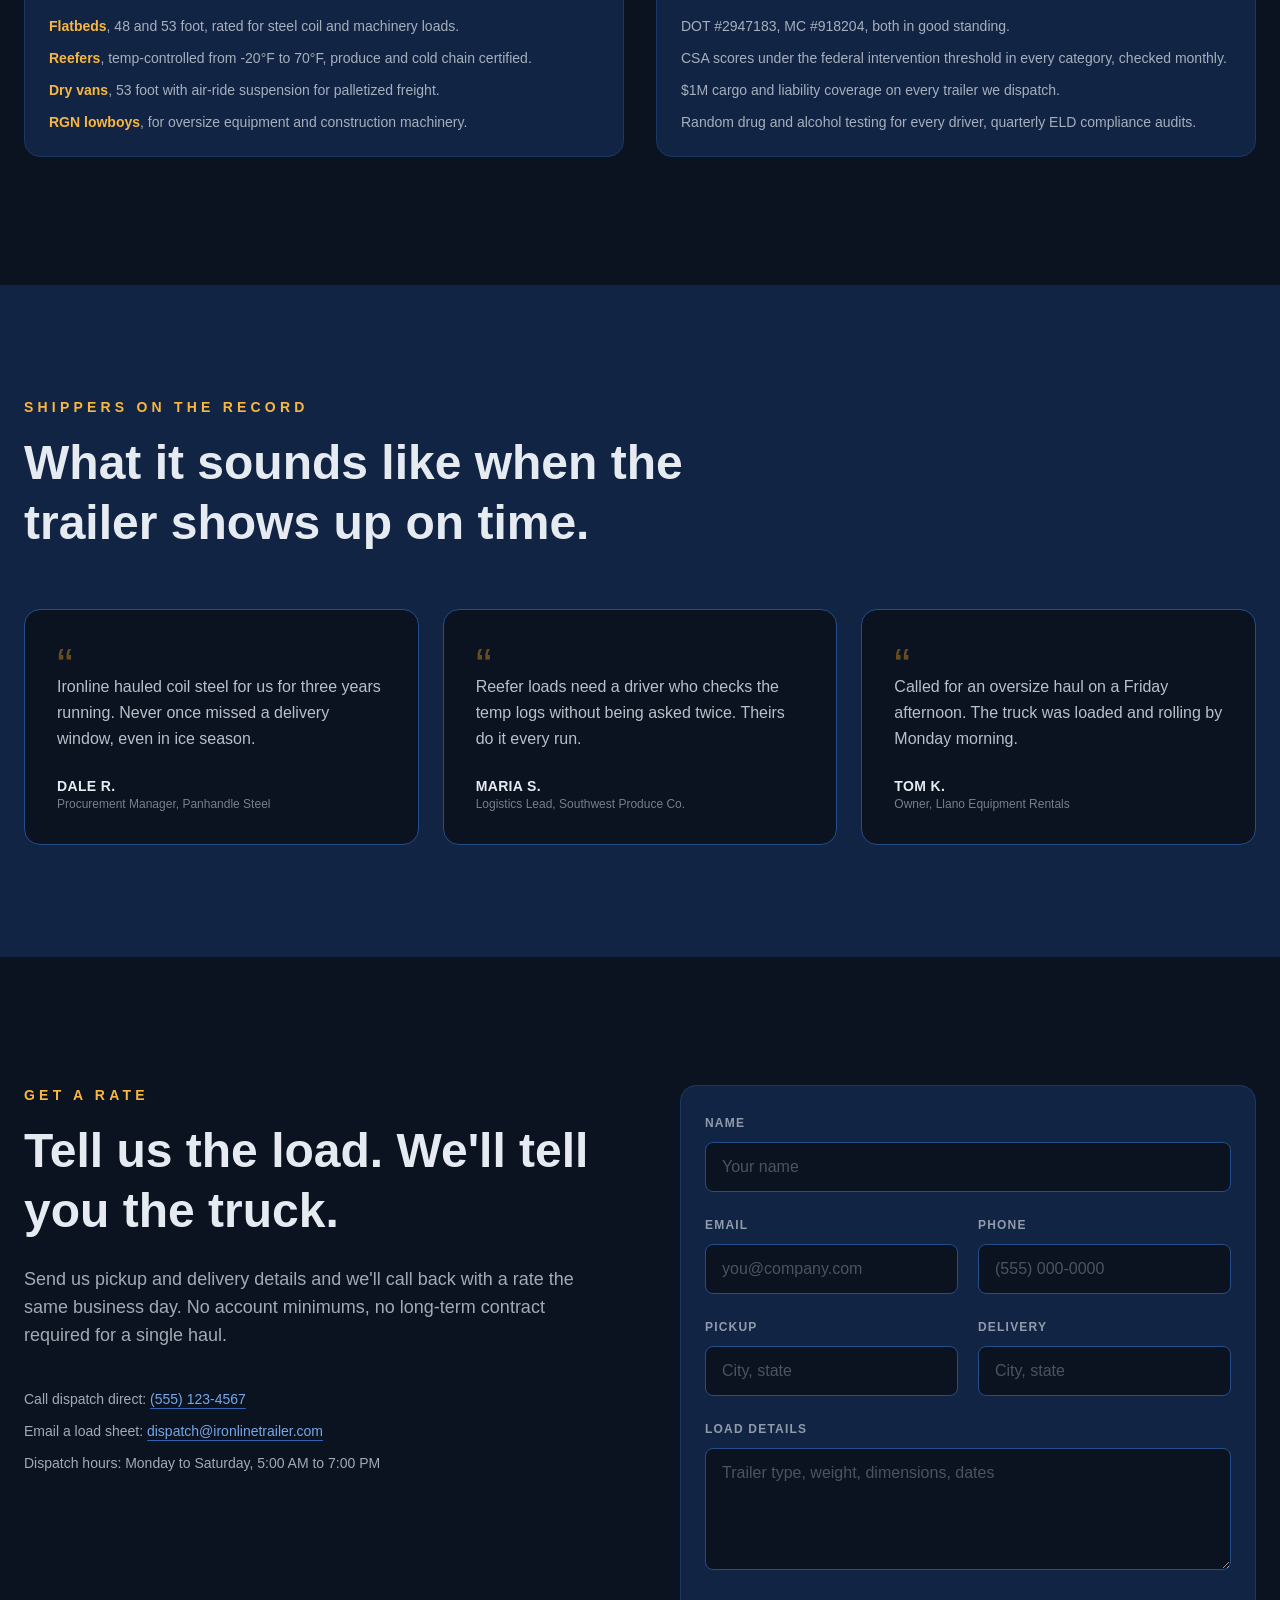
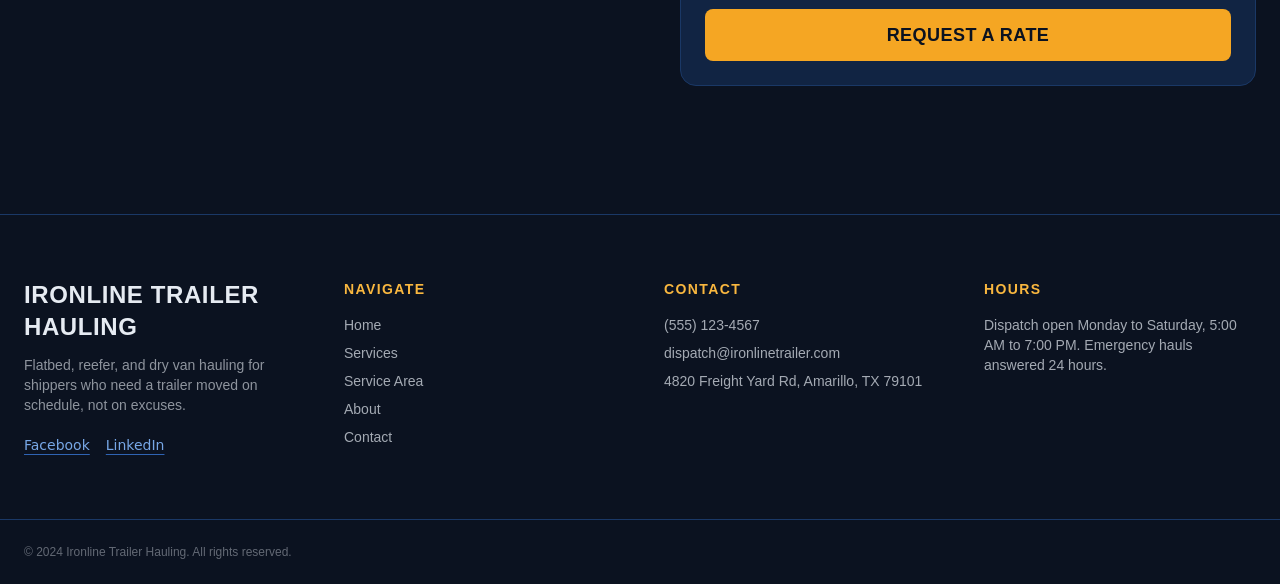
==== commit c75d2b86: "Update the site theme via the Tibly widget" ====
--- a/about.html
+++ b/about.html
@@ -15,7 +15,7 @@
 <link rel="icon" href="/favicon.svg" type="image/svg+xml">
 <link rel="preconnect" href="https://fonts.googleapis.com">
 <link rel="preconnect" href="https://fonts.gstatic.com" crossorigin>
-<link href="https://fonts.googleapis.com/css2?family=Rajdhani:wght@500;600;700&family=Inter:wght@400;500;600&display=swap" rel="stylesheet">
+<link href="https://fonts.googleapis.com/css2?family=Bebas+Neue&family=Playfair+Display:wght@400;600;700&display=swap" rel="stylesheet">
 <link rel="stylesheet" href="/styles.css">
 </head>
 <body>
@@ -27,12 +27,7 @@
     </a>
 
     <nav class="hidden items-center gap-8 font-body text-sm font-medium uppercase tracking-wide text-ink/80 md:flex">
-      <a href="/" class="transition hover:text-brand-400">Home</a>
-      <a href="/services" class="transition hover:text-brand-400">Services</a>
-      <a href="/coverage" class="transition hover:text-brand-400">Service Area</a>
-      <a href="/about" class="transition hover:text-brand-400">About</a>
-      <a href="/faq" class="transition hover:text-brand-400">FAQ</a>
-      <a href="/contact" class="transition hover:text-brand-400">Contact</a>
+      <a href="/" class="transition hover:text-brand-400">Home</a> <a href="/services" class="transition hover:text-brand-400">Services</a> <a href="/coverage" class="transition hover:text-brand-400">Service Area</a> <a href="/faq" class="transition hover:text-brand-400">FAQ</a> <a href="/about" class="transition hover:text-brand-400">About</a> <a href="/contact" class="transition hover:text-brand-400">Contact</a>
     </nav>
 
     <a href="tel:+15551234567" data-tibly-field="phone" class="hidden rounded-md bg-brand-500 px-5 py-2.5 font-display text-base font-semibold uppercase tracking-wide text-surface transition hover:bg-brand-400 sm:inline-block">
